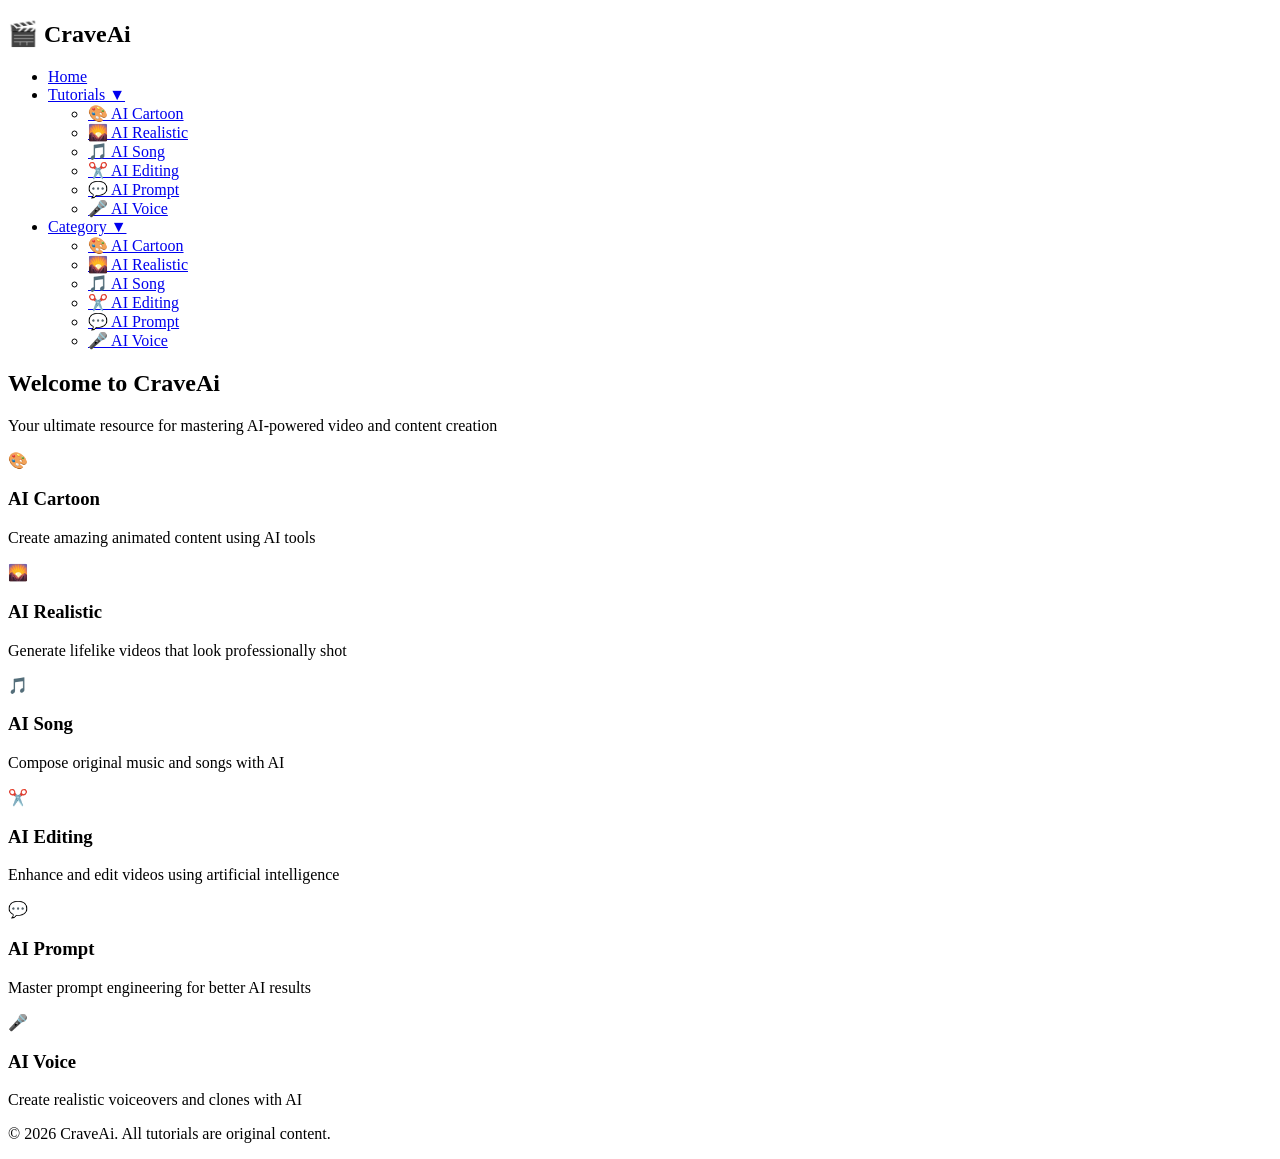
==== index.html @ 576d5256 "Add files via upload" ====
<!DOCTYPE html>
<html lang="en">

<head>
    <meta charset="UTF-8">
    <meta name="viewport" content="width=device-width, initial-scale=1.0">
    <title>CraveAi - Master AI Video Creation</title>
    <link rel="stylesheet" href="assets/css/style.css">

    <!-- Optional Linkvertise setup: put your publisher ID in assets/js/script.js -->
    <script src="https://linkvertise.net/cdn/linkvertise.js" defer></script>
</head>

<body>
    <nav class="navbar">
        <div class="nav-container">
            <h1 class="logo">🎬 CraveAi</h1>
            <ul class="nav-links">
                <li><a href="index.html">Home</a></li>

                <!-- Tutorials Dropdown -->
                <li class="dropdown">
                    <a href="#">Tutorials ▼</a>
                    <ul class="dropdown-menu">
                        <li><a href="pages/cartoon.html">🎨 AI Cartoon</a></li>
                        <li><a href="pages/realistic.html">🌄 AI Realistic</a></li>
                        <li><a href="pages/song.html">🎵 AI Song</a></li>
                        <li><a href="pages/editing.html">✂️ AI Editing</a></li>
                        <li><a href="pages/prompt.html">💬 AI Prompt</a></li>
                        <li><a href="pages/voice.html">🎤 AI Voice</a></li>
                    </ul>
                </li>

                <!-- Category Dropdown -->
                <li class="dropdown">
                    <a href="#">Category ▼</a>
                    <ul class="dropdown-menu">
                        <li><a href="pages/cartoon.html">🎨 AI Cartoon</a></li>
                        <li><a href="pages/realistic.html">🌄 AI Realistic</a></li>
                        <li><a href="pages/song.html">🎵 AI Song</a></li>
                        <li><a href="pages/editing.html">✂️ AI Editing</a></li>
                        <li><a href="pages/prompt.html">💬 AI Prompt</a></li>
                        <li><a href="pages/voice.html">🎤 AI Voice</a></li>
                    </ul>
                </li>
            </ul>
        </div>
    </nav>

    <main>
        <section class="hero">
            <h1>Welcome to CraveAi</h1>
            <p>Your ultimate resource for mastering AI-powered video and content creation</p>
        </section>

        <section class="categories-grid">
            <div class="category-card" onclick="location.href='pages/cartoon.html'">
                <div class="category-icon">🎨</div>
                <h3>AI Cartoon</h3>
                <p>Create amazing animated content using AI tools</p>
            </div>
            <div class="category-card" onclick="location.href='pages/realistic.html'">
                <div class="category-icon">🌄</div>
                <h3>AI Realistic</h3>
                <p>Generate lifelike videos that look professionally shot</p>
            </div>
            <div class="category-card" onclick="location.href='pages/song.html'">
                <div class="category-icon">🎵</div>
                <h3>AI Song</h3>
                <p>Compose original music and songs with AI</p>
            </div>
            <div class="category-card" onclick="location.href='pages/editing.html'">
                <div class="category-icon">✂️</div>
                <h3>AI Editing</h3>
                <p>Enhance and edit videos using artificial intelligence</p>
            </div>
            <div class="category-card" onclick="location.href='pages/prompt.html'">
                <div class="category-icon">💬</div>
                <h3>AI Prompt</h3>
                <p>Master prompt engineering for better AI results</p>
            </div>
            <div class="category-card" onclick="location.href='pages/voice.html'">
                <div class="category-icon">🎤</div>
                <h3>AI Voice</h3>
                <p>Create realistic voiceovers and clones with AI</p>
            </div>
        </section>
    </main>

    <footer>
        <p>&copy; 2026 CraveAi. All tutorials are original content.</p>
    </footer>

    <script src="assets/js/script.js"></script>
</body>

</html>
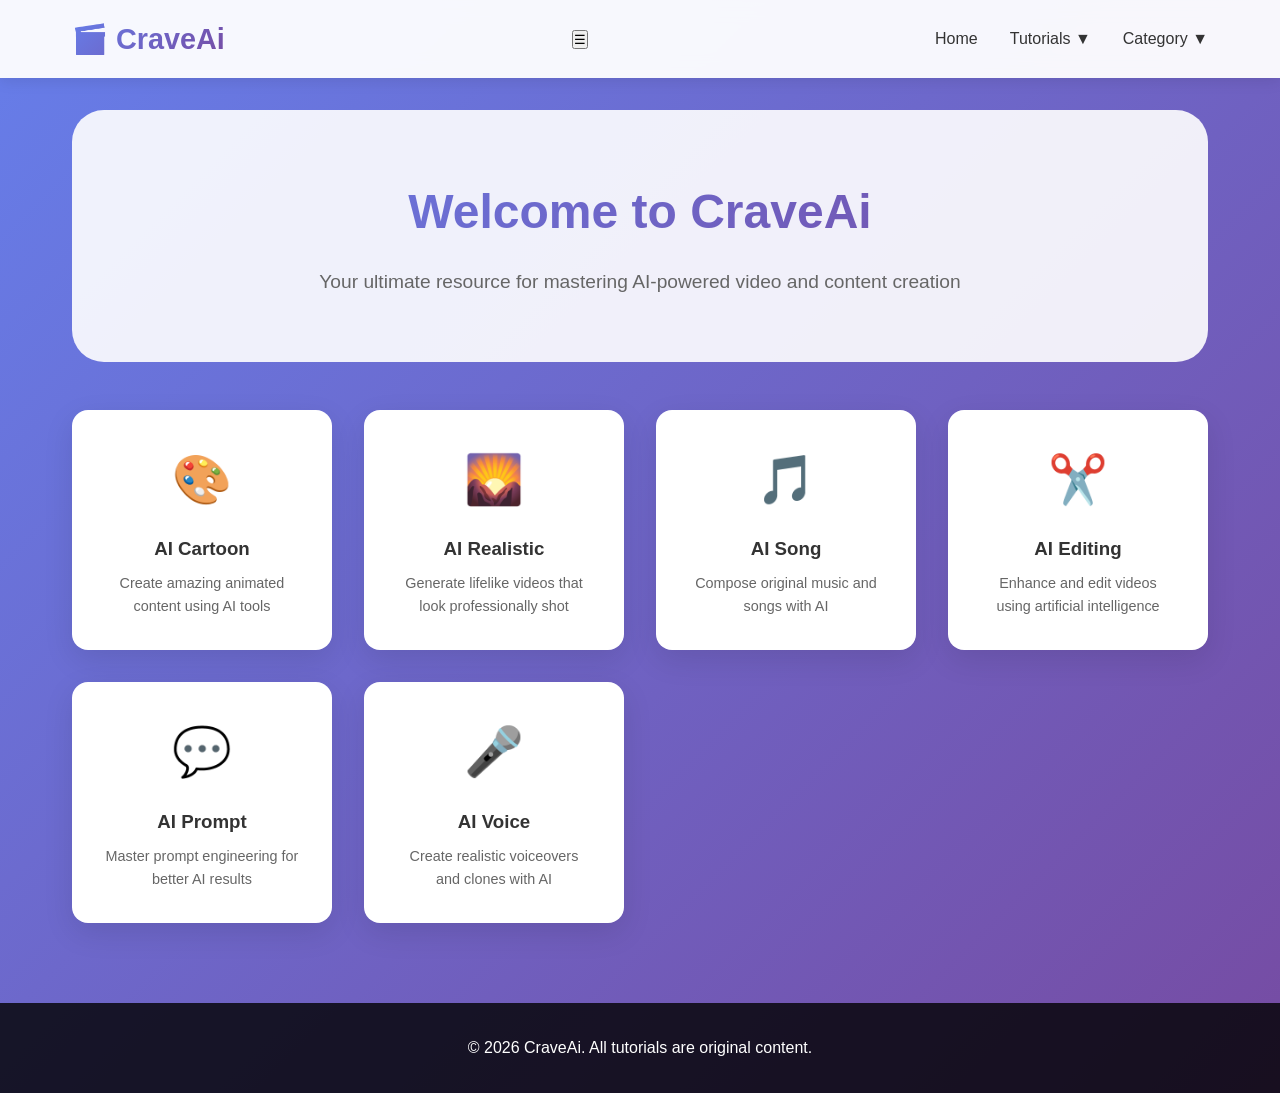
==== commit 0f550e63: "Update index.html" ====
--- a/index.html
+++ b/index.html
@@ -1,52 +1,56 @@
 <!DOCTYPE html>
 <html lang="en">
-
 <head>
     <meta charset="UTF-8">
     <meta name="viewport" content="width=device-width, initial-scale=1.0">
     <title>CraveAi - Master AI Video Creation</title>
     <link rel="stylesheet" href="assets/css/style.css">
-
-    <!-- Optional Linkvertise setup: put your publisher ID in assets/js/script.js -->
-    <script src="https://linkvertise.net/cdn/linkvertise.js" defer></script>
+    <!-- Linkvertise API Script - Replace YOUR_ID with your actual Linkvertise ID -->
+    <script src="https://linkvertise.net/cdn/linkvertise.js"></script>
+    <script>
+        // Replace "YOUR_ID" with your actual Linkvertise publisher ID
+        linkvertise(YOUR_ID, {whitelist: [], blacklist: ["craveai.com", "localhost", "127.0.0.1"]});
+    </script>
 </head>
-
 <body>
+    <!-- ===== NAVIGATION ===== -->
     <nav class="navbar">
         <div class="nav-container">
-            <h1 class="logo">🎬 CraveAi</h1>
-            <ul class="nav-links">
+            <a href="index.html" class="logo">🎬 CraveAi</a>
+            <button class="hamburger" id="hamburger" aria-label="Toggle menu">☰</button>
+            <ul class="nav-links" id="navLinks">
                 <li><a href="index.html">Home</a></li>
-
+                
                 <!-- Tutorials Dropdown -->
                 <li class="dropdown">
-                    <a href="#">Tutorials ▼</a>
+                    <a href="#" class="dropdown-toggle">Tutorials ▼</a>
                     <ul class="dropdown-menu">
-                        <li><a href="pages/cartoon.html">🎨 AI Cartoon</a></li>
-                        <li><a href="pages/realistic.html">🌄 AI Realistic</a></li>
-                        <li><a href="pages/song.html">🎵 AI Song</a></li>
-                        <li><a href="pages/editing.html">✂️ AI Editing</a></li>
-                        <li><a href="pages/prompt.html">💬 AI Prompt</a></li>
-                        <li><a href="pages/voice.html">🎤 AI Voice</a></li>
+                        <li><a href="cartoon.html">🎨 AI Cartoon</a></li>
+                        <li><a href="realistic.html">🌄 AI Realistic</a></li>
+                        <li><a href="song.html">🎵 AI Song</a></li>
+                        <li><a href="editing.html">✂️ AI Editing</a></li>
+                        <li><a href="prompt.html">💬 AI Prompt</a></li>
+                        <li><a href="voice.html">🎤 AI Voice</a></li>
                     </ul>
                 </li>
-
+                
                 <!-- Category Dropdown -->
                 <li class="dropdown">
-                    <a href="#">Category ▼</a>
+                    <a href="#" class="dropdown-toggle">Category ▼</a>
                     <ul class="dropdown-menu">
-                        <li><a href="pages/cartoon.html">🎨 AI Cartoon</a></li>
-                        <li><a href="pages/realistic.html">🌄 AI Realistic</a></li>
-                        <li><a href="pages/song.html">🎵 AI Song</a></li>
-                        <li><a href="pages/editing.html">✂️ AI Editing</a></li>
-                        <li><a href="pages/prompt.html">💬 AI Prompt</a></li>
-                        <li><a href="pages/voice.html">🎤 AI Voice</a></li>
+                        <li><a href="cartoon.html">🎨 AI Cartoon</a></li>
+                        <li><a href="realistic.html">🌄 AI Realistic</a></li>
+                        <li><a href="song.html">🎵 AI Song</a></li>
+                        <li><a href="editing.html">✂️ AI Editing</a></li>
+                        <li><a href="prompt.html">💬 AI Prompt</a></li>
+                        <li><a href="voice.html">🎤 AI Voice</a></li>
                     </ul>
                 </li>
             </ul>
         </div>
     </nav>
 
+    <!-- ===== MAIN CONTENT ===== -->
     <main>
         <section class="hero">
             <h1>Welcome to CraveAi</h1>
@@ -54,32 +58,32 @@
         </section>
 
         <section class="categories-grid">
-            <div class="category-card" onclick="location.href='pages/cartoon.html'">
+            <div class="category-card" onclick="location.href='cartoon.html'">
                 <div class="category-icon">🎨</div>
                 <h3>AI Cartoon</h3>
                 <p>Create amazing animated content using AI tools</p>
             </div>
-            <div class="category-card" onclick="location.href='pages/realistic.html'">
+            <div class="category-card" onclick="location.href='realistic.html'">
                 <div class="category-icon">🌄</div>
                 <h3>AI Realistic</h3>
                 <p>Generate lifelike videos that look professionally shot</p>
             </div>
-            <div class="category-card" onclick="location.href='pages/song.html'">
+            <div class="category-card" onclick="location.href='song.html'">
                 <div class="category-icon">🎵</div>
                 <h3>AI Song</h3>
                 <p>Compose original music and songs with AI</p>
             </div>
-            <div class="category-card" onclick="location.href='pages/editing.html'">
+            <div class="category-card" onclick="location.href='editing.html'">
                 <div class="category-icon">✂️</div>
                 <h3>AI Editing</h3>
                 <p>Enhance and edit videos using artificial intelligence</p>
             </div>
-            <div class="category-card" onclick="location.href='pages/prompt.html'">
+            <div class="category-card" onclick="location.href='prompt.html'">
                 <div class="category-icon">💬</div>
                 <h3>AI Prompt</h3>
                 <p>Master prompt engineering for better AI results</p>
             </div>
-            <div class="category-card" onclick="location.href='pages/voice.html'">
+            <div class="category-card" onclick="location.href='voice.html'">
                 <div class="category-icon">🎤</div>
                 <h3>AI Voice</h3>
                 <p>Create realistic voiceovers and clones with AI</p>
@@ -91,7 +95,6 @@
         <p>&copy; 2026 CraveAi. All tutorials are original content.</p>
     </footer>
 
-    <script src="assets/js/script.js"></script>
+    <script src="script.js"></script>
 </body>
-
-</html>+</html>
--- a/assets/css/style.css
+++ b/assets/css/style.css
@@ -0,0 +1,409 @@
+* {
+    margin: 0;
+    padding: 0;
+    box-sizing: border-box;
+}
+
+body {
+    font-family: -apple-system, BlinkMacSystemFont, 'Segoe UI', Roboto, Helvetica, Arial, sans-serif;
+    background: linear-gradient(135deg, #667eea 0%, #764ba2 100%);
+    color: #333;
+    line-height: 1.6;
+    min-height: 100vh;
+}
+
+/* Navigation Bar */
+.navbar {
+    background: rgba(255, 255, 255, 0.95);
+    backdrop-filter: blur(10px);
+    box-shadow: 0 2px 15px rgba(0, 0, 0, 0.1);
+    position: sticky;
+    top: 0;
+    z-index: 100;
+}
+
+.nav-container {
+    max-width: 1200px;
+    margin: 0 auto;
+    padding: 1rem 2rem;
+    display: flex;
+    justify-content: space-between;
+    align-items: center;
+    flex-wrap: wrap;
+}
+
+.logo {
+    font-size: 1.8rem;
+    font-weight: bold;
+    background: linear-gradient(135deg, #667eea 0%, #764ba2 100%);
+    -webkit-background-clip: text;
+    background-clip: text;
+    color: transparent;
+}
+
+.nav-links {
+    display: flex;
+    gap: 2rem;
+    list-style: none;
+}
+
+.nav-links > li > a {
+    text-decoration: none;
+    color: #333;
+    font-weight: 500;
+    transition: color 0.3s;
+    padding: 0.5rem 0;
+}
+
+.nav-links > li > a:hover {
+    color: #667eea;
+}
+
+/* Dropdown Menu */
+.dropdown {
+    position: relative;
+}
+
+.dropdown-menu {
+    position: absolute;
+    top: 100%;
+    left: 0;
+    background: white;
+    min-width: 200px;
+    list-style: none;
+    padding: 0.5rem 0;
+    border-radius: 0.5rem;
+    box-shadow: 0 10px 30px rgba(0, 0, 0, 0.15);
+    opacity: 0;
+    visibility: hidden;
+    transform: translateY(-10px);
+    transition: all 0.3s ease;
+}
+
+.dropdown:hover .dropdown-menu {
+    opacity: 1;
+    visibility: visible;
+    transform: translateY(0);
+}
+
+.dropdown-menu li a {
+    display: block;
+    padding: 0.5rem 1.5rem;
+    text-decoration: none;
+    color: #333;
+    transition: background 0.3s;
+}
+
+.dropdown-menu li a:hover {
+    background: #f0f0ff;
+    color: #667eea;
+}
+
+/* Main Content */
+main {
+    max-width: 1200px;
+    margin: 0 auto;
+    padding: 2rem;
+}
+
+/* Hero Section */
+.hero {
+    text-align: center;
+    padding: 4rem 2rem;
+    background: rgba(255, 255, 255, 0.9);
+    border-radius: 2rem;
+    margin-bottom: 3rem;
+}
+
+.hero h1 {
+    font-size: 3rem;
+    margin-bottom: 1rem;
+    background: linear-gradient(135deg, #667eea 0%, #764ba2 100%);
+    -webkit-background-clip: text;
+    background-clip: text;
+    color: transparent;
+}
+
+.hero p {
+    font-size: 1.2rem;
+    color: #666;
+}
+
+/* Categories Grid */
+.categories-grid {
+    display: grid;
+    grid-template-columns: repeat(auto-fit, minmax(250px, 1fr));
+    gap: 2rem;
+}
+
+.category-card {
+    background: white;
+    padding: 2rem;
+    border-radius: 1rem;
+    text-align: center;
+    box-shadow: 0 10px 30px rgba(0, 0, 0, 0.1);
+    cursor: pointer;
+    transition: transform 0.3s, box-shadow 0.3s;
+}
+
+.category-card:hover {
+    transform: translateY(-5px);
+    box-shadow: 0 15px 40px rgba(0, 0, 0, 0.2);
+}
+
+.category-icon {
+    font-size: 3rem;
+    margin-bottom: 1rem;
+}
+
+.category-card h3 {
+    margin-bottom: 0.5rem;
+    color: #333;
+}
+
+.category-card p {
+    color: #666;
+    font-size: 0.9rem;
+}
+
+/* Page Header */
+.page-header {
+    text-align: center;
+    padding: 2rem;
+    background: rgba(255, 255, 255, 0.9);
+    border-radius: 2rem;
+    margin-bottom: 2rem;
+}
+
+.page-header h1 {
+    font-size: 2.5rem;
+    margin-bottom: 0.5rem;
+    color: #333;
+}
+
+.page-header p {
+    color: #666;
+    font-size: 1.1rem;
+}
+
+/* Content Layout (Text + Videos) */
+.content-layout {
+    display: grid;
+    grid-template-columns: 1fr 2fr;
+    gap: 2rem;
+    margin-bottom: 2rem;
+}
+
+.text-section {
+    background: white;
+    padding: 2rem;
+    border-radius: 1rem;
+    box-shadow: 0 10px 30px rgba(0, 0, 0, 0.1);
+}
+
+.text-section h2 {
+    color: #333;
+    margin-bottom: 1rem;
+}
+
+.text-section h3 {
+    color: #333;
+    margin-bottom: 0.5rem;
+}
+
+.text-section ul {
+    padding-left: 1.5rem;
+    color: #555;
+}
+
+.text-section ul li {
+    margin-bottom: 0.3rem;
+}
+
+.videos-section {
+    background: white;
+    padding: 2rem;
+    border-radius: 1rem;
+    box-shadow: 0 10px 30px rgba(0, 0, 0, 0.1);
+}
+
+.videos-section h2 {
+    color: #333;
+    margin-bottom: 1rem;
+}
+
+.video-grid {
+    display: grid;
+    grid-template-columns: 1fr;
+    gap: 1rem;
+}
+
+.video-card {
+    background: #f8f8ff;
+    padding: 1.5rem;
+    border-radius: 0.8rem;
+    border-left: 4px solid #667eea;
+}
+
+.video-placeholder {
+    background: linear-gradient(135deg, #667eea 0%, #764ba2 100%);
+    color: white;
+    padding: 1rem;
+    border-radius: 0.5rem;
+    text-align: center;
+    font-weight: 500;
+    margin-bottom: 0.5rem;
+}
+
+.video-card p {
+    color: #666;
+    font-size: 0.9rem;
+}
+
+/* Resources Section */
+.resources-section {
+    background: white;
+    padding: 2rem;
+    border-radius: 1rem;
+    box-shadow: 0 10px 30px rgba(0, 0, 0, 0.1);
+    margin-top: 2rem;
+}
+
+.resources-section h2 {
+    color: #333;
+    margin-bottom: 1rem;
+}
+
+.resources-grid {
+    display: grid;
+    grid-template-columns: repeat(auto-fit, minmax(200px, 1fr));
+    gap: 1rem;
+}
+
+.resource-link {
+    display: block;
+    padding: 0.8rem 1.5rem;
+    background: linear-gradient(135deg, #667eea 0%, #764ba2 100%);
+    color: white;
+    text-decoration: none;
+    border-radius: 2rem;
+    text-align: center;
+    font-weight: 500;
+    transition: opacity 0.3s, transform 0.3s;
+}
+
+.resource-link:hover {
+    opacity: 0.85;
+    transform: scale(1.02);
+}
+
+/* Footer */
+footer {
+    text-align: center;
+    padding: 2rem;
+    background: rgba(0, 0, 0, 0.8);
+    color: white;
+    margin-top: 3rem;
+}
+
+/* Responsive Design */
+@media (max-width: 900px) {
+    .content-layout {
+        grid-template-columns: 1fr;
+    }
+}
+
+@media (max-width: 768px) {
+    .nav-container {
+        flex-direction: column;
+        gap: 1rem;
+    }
+    
+    .nav-links {
+        flex-wrap: wrap;
+        justify-content: center;
+        gap: 1rem;
+    }
+    
+    .dropdown-menu {
+        position: static;
+        box-shadow: none;
+        opacity: 1;
+        visibility: visible;
+        transform: none;
+        background: #f5f5f5;
+        border-radius: 0.5rem;
+        margin-top: 0.3rem;
+    }
+    
+    .dropdown:hover .dropdown-menu {
+        transform: none;
+    }
+    
+    .hero h1 {
+        font-size: 2rem;
+    }
+    
+    .page-header h1 {
+        font-size: 1.8rem;
+    }
+    
+    .categories-grid {
+        grid-template-columns: 1fr 1fr;
+    }
+}
+
+@media (max-width: 480px) {
+    .categories-grid {
+        grid-template-columns: 1fr;
+    }
+    
+    .resources-grid {
+        grid-template-columns: 1fr;
+    }
+}
+
+.video-container {
+    position: relative;
+    padding-bottom: 56.25%;
+    height: 0;
+    overflow: hidden;
+    border-radius: 0.5rem;
+    margin-bottom: 0.5rem;
+    background: #111;
+}
+
+.video-container iframe,
+.video-container video {
+    position: absolute;
+    top: 0;
+    left: 0;
+    width: 100%;
+    height: 100%;
+}
+
+.video-grid {
+    display: grid;
+    grid-template-columns: 1fr;
+    gap: 1rem;
+    max-width: 800px;
+    margin: 0 auto;
+}
+
+@media (max-width: 600px) {
+    main {
+        padding: 1rem;
+    }
+
+    .nav-container {
+        padding: 1rem;
+    }
+
+    .hero,
+    .page-header,
+    .text-section,
+    .resources-section {
+        border-radius: 1rem;
+        padding: 1.25rem;
+    }
+}
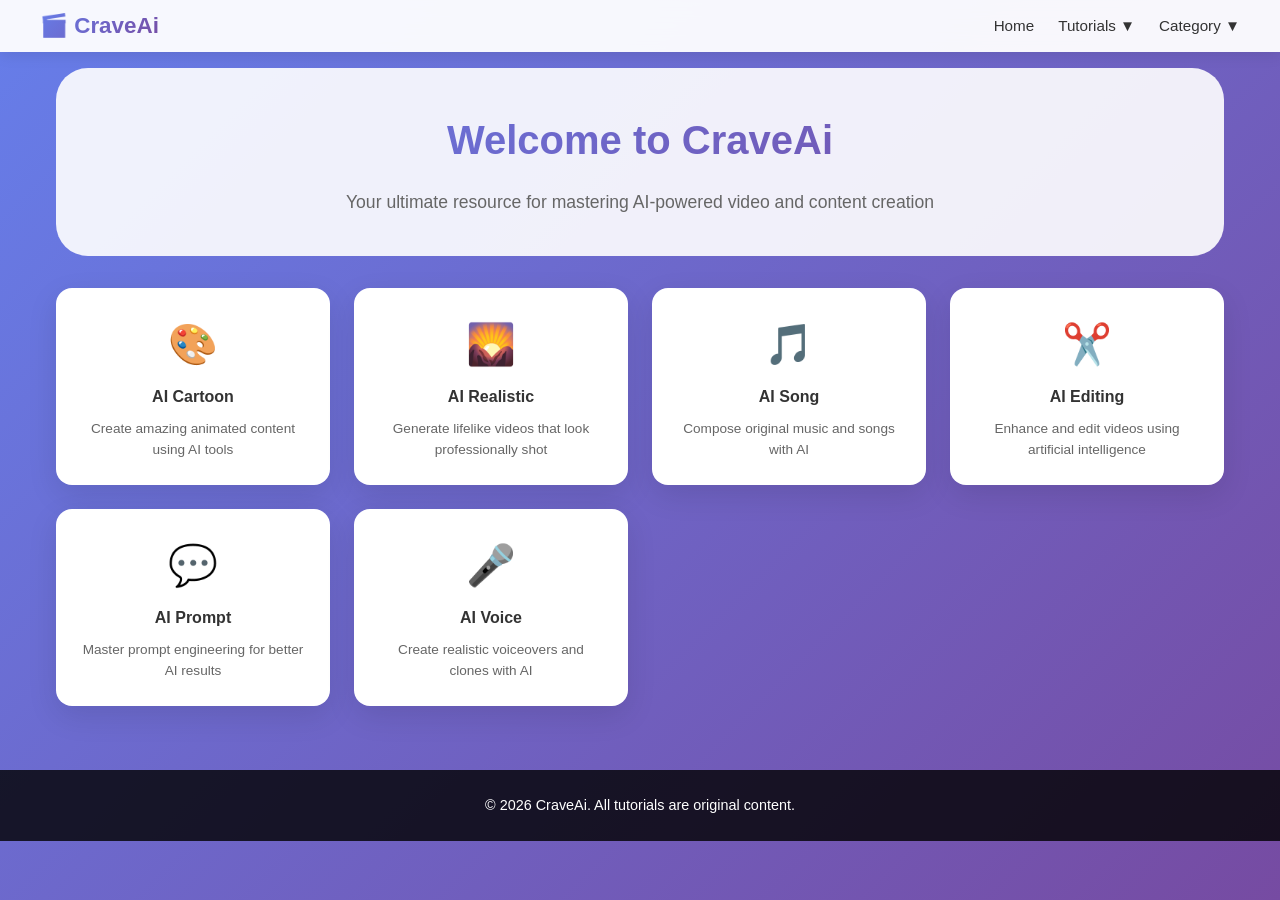
==== commit 57d31555: "Update index.html" ====
--- a/index.html
+++ b/index.html
@@ -25,12 +25,12 @@
                 <li class="dropdown">
                     <a href="#" class="dropdown-toggle">Tutorials ▼</a>
                     <ul class="dropdown-menu">
-                        <li><a href="cartoon.html">🎨 AI Cartoon</a></li>
-                        <li><a href="realistic.html">🌄 AI Realistic</a></li>
-                        <li><a href="song.html">🎵 AI Song</a></li>
-                        <li><a href="editing.html">✂️ AI Editing</a></li>
-                        <li><a href="prompt.html">💬 AI Prompt</a></li>
-                        <li><a href="voice.html">🎤 AI Voice</a></li>
+                        <li><a href="pages/cartoon.html">🎨 AI Cartoon</a></li>
+                        <li><a href="pages/realistic.html">🌄 AI Realistic</a></li>
+                        <li><a href="pages/song.html">🎵 AI Song</a></li>
+                        <li><a href="pages/editing.html">✂️ AI Editing</a></li>
+                        <li><a href="pages/prompt.html">💬 AI Prompt</a></li>
+                        <li><a href="pages/voice.html">🎤 AI Voice</a></li>
                     </ul>
                 </li>
                 
@@ -38,12 +38,12 @@
                 <li class="dropdown">
                     <a href="#" class="dropdown-toggle">Category ▼</a>
                     <ul class="dropdown-menu">
-                        <li><a href="cartoon.html">🎨 AI Cartoon</a></li>
-                        <li><a href="realistic.html">🌄 AI Realistic</a></li>
-                        <li><a href="song.html">🎵 AI Song</a></li>
-                        <li><a href="editing.html">✂️ AI Editing</a></li>
-                        <li><a href="prompt.html">💬 AI Prompt</a></li>
-                        <li><a href="voice.html">🎤 AI Voice</a></li>
+                        <li><a href="pages/cartoon.html">🎨 AI Cartoon</a></li>
+                        <li><a href="pages/realistic.html">🌄 AI Realistic</a></li>
+                        <li><a href="pages/song.html">🎵 AI Song</a></li>
+                        <li><a href="pages/editing.html">✂️ AI Editing</a></li>
+                        <li><a href="pages/prompt.html">💬 AI Prompt</a></li>
+                        <li><a href="pages/voice.html">🎤 AI Voice</a></li>
                     </ul>
                 </li>
             </ul>
@@ -58,32 +58,32 @@
         </section>
 
         <section class="categories-grid">
-            <div class="category-card" onclick="location.href='cartoon.html'">
+            <div class="category-card" onclick="location.href='pages/cartoon.html'">
                 <div class="category-icon">🎨</div>
                 <h3>AI Cartoon</h3>
                 <p>Create amazing animated content using AI tools</p>
             </div>
-            <div class="category-card" onclick="location.href='realistic.html'">
+            <div class="category-card" onclick="location.href='pages/realistic.html'">
                 <div class="category-icon">🌄</div>
                 <h3>AI Realistic</h3>
                 <p>Generate lifelike videos that look professionally shot</p>
             </div>
-            <div class="category-card" onclick="location.href='song.html'">
+            <div class="category-card" onclick="location.href='pages/song.html'">
                 <div class="category-icon">🎵</div>
                 <h3>AI Song</h3>
                 <p>Compose original music and songs with AI</p>
             </div>
-            <div class="category-card" onclick="location.href='editing.html'">
+            <div class="category-card" onclick="location.href='pages/editing.html'">
                 <div class="category-icon">✂️</div>
                 <h3>AI Editing</h3>
                 <p>Enhance and edit videos using artificial intelligence</p>
             </div>
-            <div class="category-card" onclick="location.href='prompt.html'">
+            <div class="category-card" onclick="location.href='pages/prompt.html'">
                 <div class="category-icon">💬</div>
                 <h3>AI Prompt</h3>
                 <p>Master prompt engineering for better AI results</p>
             </div>
-            <div class="category-card" onclick="location.href='voice.html'">
+            <div class="category-card" onclick="location.href='pages/voice.html'">
                 <div class="category-icon">🎤</div>
                 <h3>AI Voice</h3>
                 <p>Create realistic voiceovers and clones with AI</p>
--- a/assets/css/style.css
+++ b/assets/css/style.css
@@ -1,9 +1,14 @@
+/* ===== RESET ===== */
 * {
     margin: 0;
     padding: 0;
     box-sizing: border-box;
 }
 
+html {
+    scroll-padding-top: 60px; /* Prevents content from hiding behind fixed navbar */
+}
+
 body {
     font-family: -apple-system, BlinkMacSystemFont, 'Segoe UI', Roboto, Helvetica, Arial, sans-serif;
     background: linear-gradient(135deg, #667eea 0%, #764ba2 100%);
@@ -12,7 +17,7 @@
     min-height: 100vh;
 }
 
-/* Navigation Bar */
+/* ===== NAVIGATION ===== */
 .navbar {
     background: rgba(255, 255, 255, 0.95);
     backdrop-filter: blur(10px);
@@ -20,12 +25,13 @@
     position: sticky;
     top: 0;
     z-index: 100;
+    padding: 0.5rem 1rem;
+    min-height: 50px;
 }
 
 .nav-container {
     max-width: 1200px;
     margin: 0 auto;
-    padding: 1rem 2rem;
     display: flex;
     justify-content: space-between;
     align-items: center;
@@ -33,18 +39,33 @@
 }
 
 .logo {
-    font-size: 1.8rem;
+    font-size: 1.4rem;
     font-weight: bold;
     background: linear-gradient(135deg, #667eea 0%, #764ba2 100%);
     -webkit-background-clip: text;
     background-clip: text;
     color: transparent;
-}
-
+    text-decoration: none;
+}
+
+/* ===== HAMBURGER MENU BUTTON ===== */
+.hamburger {
+    display: none;
+    font-size: 1.5rem;
+    background: none;
+    border: none;
+    cursor: pointer;
+    color: #333;
+    padding: 0.2rem 0.5rem;
+}
+
+/* ===== NAV LINKS ===== */
 .nav-links {
     display: flex;
-    gap: 2rem;
+    gap: 1.5rem;
     list-style: none;
+    align-items: center;
+    flex-wrap: wrap;
 }
 
 .nav-links > li > a {
@@ -53,15 +74,20 @@
     font-weight: 500;
     transition: color 0.3s;
     padding: 0.5rem 0;
+    font-size: 0.95rem;
 }
 
 .nav-links > li > a:hover {
     color: #667eea;
 }
 
-/* Dropdown Menu */
+/* ===== DROPDOWN ===== */
 .dropdown {
     position: relative;
+}
+
+.dropdown > a {
+    cursor: pointer;
 }
 
 .dropdown-menu {
@@ -92,6 +118,7 @@
     text-decoration: none;
     color: #333;
     transition: background 0.3s;
+    font-size: 0.95rem;
 }
 
 .dropdown-menu li a:hover {
@@ -99,232 +126,54 @@
     color: #667eea;
 }
 
-/* Main Content */
-main {
-    max-width: 1200px;
-    margin: 0 auto;
-    padding: 2rem;
-}
-
-/* Hero Section */
-.hero {
-    text-align: center;
-    padding: 4rem 2rem;
-    background: rgba(255, 255, 255, 0.9);
-    border-radius: 2rem;
-    margin-bottom: 3rem;
-}
-
-.hero h1 {
-    font-size: 3rem;
-    margin-bottom: 1rem;
-    background: linear-gradient(135deg, #667eea 0%, #764ba2 100%);
-    -webkit-background-clip: text;
-    background-clip: text;
-    color: transparent;
-}
-
-.hero p {
-    font-size: 1.2rem;
-    color: #666;
-}
-
-/* Categories Grid */
-.categories-grid {
-    display: grid;
-    grid-template-columns: repeat(auto-fit, minmax(250px, 1fr));
-    gap: 2rem;
-}
-
-.category-card {
-    background: white;
-    padding: 2rem;
-    border-radius: 1rem;
-    text-align: center;
-    box-shadow: 0 10px 30px rgba(0, 0, 0, 0.1);
-    cursor: pointer;
-    transition: transform 0.3s, box-shadow 0.3s;
-}
-
-.category-card:hover {
-    transform: translateY(-5px);
-    box-shadow: 0 15px 40px rgba(0, 0, 0, 0.2);
-}
-
-.category-icon {
-    font-size: 3rem;
-    margin-bottom: 1rem;
-}
-
-.category-card h3 {
-    margin-bottom: 0.5rem;
-    color: #333;
-}
-
-.category-card p {
-    color: #666;
-    font-size: 0.9rem;
-}
-
-/* Page Header */
-.page-header {
-    text-align: center;
-    padding: 2rem;
-    background: rgba(255, 255, 255, 0.9);
-    border-radius: 2rem;
-    margin-bottom: 2rem;
-}
-
-.page-header h1 {
-    font-size: 2.5rem;
-    margin-bottom: 0.5rem;
-    color: #333;
-}
-
-.page-header p {
-    color: #666;
-    font-size: 1.1rem;
-}
-
-/* Content Layout (Text + Videos) */
-.content-layout {
-    display: grid;
-    grid-template-columns: 1fr 2fr;
-    gap: 2rem;
-    margin-bottom: 2rem;
-}
-
-.text-section {
-    background: white;
-    padding: 2rem;
-    border-radius: 1rem;
-    box-shadow: 0 10px 30px rgba(0, 0, 0, 0.1);
-}
-
-.text-section h2 {
-    color: #333;
-    margin-bottom: 1rem;
-}
-
-.text-section h3 {
-    color: #333;
-    margin-bottom: 0.5rem;
-}
-
-.text-section ul {
-    padding-left: 1.5rem;
-    color: #555;
-}
-
-.text-section ul li {
-    margin-bottom: 0.3rem;
-}
-
-.videos-section {
-    background: white;
-    padding: 2rem;
-    border-radius: 1rem;
-    box-shadow: 0 10px 30px rgba(0, 0, 0, 0.1);
-}
-
-.videos-section h2 {
-    color: #333;
-    margin-bottom: 1rem;
-}
-
-.video-grid {
-    display: grid;
-    grid-template-columns: 1fr;
-    gap: 1rem;
-}
-
-.video-card {
-    background: #f8f8ff;
-    padding: 1.5rem;
-    border-radius: 0.8rem;
-    border-left: 4px solid #667eea;
-}
-
-.video-placeholder {
-    background: linear-gradient(135deg, #667eea 0%, #764ba2 100%);
-    color: white;
-    padding: 1rem;
-    border-radius: 0.5rem;
-    text-align: center;
-    font-weight: 500;
-    margin-bottom: 0.5rem;
-}
-
-.video-card p {
-    color: #666;
-    font-size: 0.9rem;
-}
-
-/* Resources Section */
-.resources-section {
-    background: white;
-    padding: 2rem;
-    border-radius: 1rem;
-    box-shadow: 0 10px 30px rgba(0, 0, 0, 0.1);
-    margin-top: 2rem;
-}
-
-.resources-section h2 {
-    color: #333;
-    margin-bottom: 1rem;
-}
-
-.resources-grid {
-    display: grid;
-    grid-template-columns: repeat(auto-fit, minmax(200px, 1fr));
-    gap: 1rem;
-}
-
-.resource-link {
-    display: block;
-    padding: 0.8rem 1.5rem;
-    background: linear-gradient(135deg, #667eea 0%, #764ba2 100%);
-    color: white;
-    text-decoration: none;
-    border-radius: 2rem;
-    text-align: center;
-    font-weight: 500;
-    transition: opacity 0.3s, transform 0.3s;
-}
-
-.resource-link:hover {
-    opacity: 0.85;
-    transform: scale(1.02);
-}
-
-/* Footer */
-footer {
-    text-align: center;
-    padding: 2rem;
-    background: rgba(0, 0, 0, 0.8);
-    color: white;
-    margin-top: 3rem;
-}
-
-/* Responsive Design */
-@media (max-width: 900px) {
-    .content-layout {
-        grid-template-columns: 1fr;
-    }
-}
-
+/* ===== MOBILE RESPONSIVE ===== */
 @media (max-width: 768px) {
-    .nav-container {
+    .navbar {
+        padding: 0.3rem 0.8rem;
+        min-height: 45px;
+    }
+
+    .logo {
+        font-size: 1.2rem;
+    }
+
+    .hamburger {
+        display: block;
+        font-size: 1.3rem;
+        padding: 0.2rem 0.4rem;
+    }
+
+    .nav-links {
+        display: none;
+        width: 100%;
         flex-direction: column;
-        gap: 1rem;
-    }
-    
-    .nav-links {
-        flex-wrap: wrap;
-        justify-content: center;
-        gap: 1rem;
-    }
-    
+        align-items: flex-start;
+        padding: 0.5rem 0;
+        gap: 0.2rem;
+        border-top: 1px solid #eee;
+        margin-top: 0.3rem;
+    }
+
+    .nav-links.active {
+        display: flex;
+    }
+
+    .nav-links > li {
+        width: 100%;
+    }
+
+    .nav-links > li > a {
+        display: block;
+        padding: 0.3rem 0;
+        width: 100%;
+        font-size: 0.9rem;
+    }
+
+    /* Dropdown on mobile */
+    .dropdown {
+        width: 100%;
+    }
+
     .dropdown-menu {
         position: static;
         box-shadow: none;
@@ -333,36 +182,208 @@
         transform: none;
         background: #f5f5f5;
         border-radius: 0.5rem;
-        margin-top: 0.3rem;
-    }
-    
-    .dropdown:hover .dropdown-menu {
-        transform: none;
-    }
-    
-    .hero h1 {
-        font-size: 2rem;
-    }
-    
-    .page-header h1 {
-        font-size: 1.8rem;
-    }
-    
-    .categories-grid {
-        grid-template-columns: 1fr 1fr;
+        padding: 0.2rem 0;
+        margin-top: 0.2rem;
+        display: none;
+    }
+
+    .dropdown-menu.open {
+        display: block;
+    }
+
+    .dropdown-menu li a {
+        padding: 0.3rem 1rem;
+        font-size: 0.85rem;
+    }
+
+    .dropdown > a::after {
+        content: " ▶";
+        font-size: 0.7rem;
+        transition: transform 0.3s;
+    }
+
+    .dropdown.open > a::after {
+        transform: rotate(90deg);
     }
 }
 
 @media (max-width: 480px) {
-    .categories-grid {
-        grid-template-columns: 1fr;
-    }
-    
-    .resources-grid {
-        grid-template-columns: 1fr;
-    }
-}
-
+    .navbar {
+        padding: 0.2rem 0.6rem;
+        min-height: 40px;
+    }
+
+    .logo {
+        font-size: 1rem;
+    }
+
+    .hamburger {
+        font-size: 1.1rem;
+        padding: 0.1rem 0.3rem;
+    }
+
+    .nav-links > li > a {
+        font-size: 0.8rem;
+        padding: 0.2rem 0;
+    }
+
+    .dropdown-menu li a {
+        font-size: 0.75rem;
+        padding: 0.2rem 0.8rem;
+    }
+}
+
+/* ===== MAIN CONTENT ===== */
+main {
+    max-width: 1200px;
+    margin: 0 auto;
+    padding: 1rem 1rem 2rem 1rem;
+}
+
+/* ===== HERO ===== */
+.hero {
+    text-align: center;
+    padding: 2.5rem 1.5rem;
+    background: rgba(255, 255, 255, 0.9);
+    border-radius: 2rem;
+    margin-bottom: 2rem;
+}
+
+.hero h1 {
+    font-size: 2.5rem;
+    margin-bottom: 1rem;
+    background: linear-gradient(135deg, #667eea 0%, #764ba2 100%);
+    -webkit-background-clip: text;
+    background-clip: text;
+    color: transparent;
+}
+
+.hero p {
+    font-size: 1.1rem;
+    color: #666;
+}
+
+/* ===== CATEGORIES GRID ===== */
+.categories-grid {
+    display: grid;
+    grid-template-columns: repeat(auto-fit, minmax(220px, 1fr));
+    gap: 1.5rem;
+}
+
+.category-card {
+    background: white;
+    padding: 1.5rem;
+    border-radius: 1rem;
+    text-align: center;
+    box-shadow: 0 10px 30px rgba(0, 0, 0, 0.1);
+    cursor: pointer;
+    transition: transform 0.3s, box-shadow 0.3s;
+}
+
+.category-card:hover {
+    transform: translateY(-5px);
+    box-shadow: 0 15px 40px rgba(0, 0, 0, 0.2);
+}
+
+.category-icon {
+    font-size: 2.5rem;
+    margin-bottom: 0.5rem;
+}
+
+.category-card h3 {
+    margin-bottom: 0.5rem;
+    color: #333;
+    font-size: 1rem;
+}
+
+.category-card p {
+    color: #666;
+    font-size: 0.85rem;
+}
+
+/* ===== PAGE HEADER ===== */
+.page-header {
+    text-align: center;
+    padding: 1.5rem;
+    background: rgba(255, 255, 255, 0.9);
+    border-radius: 2rem;
+    margin-bottom: 1.5rem;
+}
+
+.page-header h1 {
+    font-size: 2rem;
+    margin-bottom: 0.5rem;
+    color: #333;
+}
+
+.page-header p {
+    color: #666;
+    font-size: 1rem;
+}
+
+/* ===== CONTENT LAYOUT ===== */
+.content-layout {
+    display: grid;
+    grid-template-columns: 1fr 2fr;
+    gap: 1.5rem;
+    margin-bottom: 1.5rem;
+}
+
+.text-section {
+    background: white;
+    padding: 1.5rem;
+    border-radius: 1rem;
+    box-shadow: 0 10px 30px rgba(0, 0, 0, 0.1);
+}
+
+.text-section h2 {
+    color: #333;
+    margin-bottom: 0.8rem;
+    font-size: 1.3rem;
+}
+
+.text-section h3 {
+    color: #333;
+    margin-bottom: 0.5rem;
+    font-size: 1.1rem;
+}
+
+.text-section ul {
+    padding-left: 1.5rem;
+    color: #555;
+}
+
+.text-section ul li {
+    margin-bottom: 0.3rem;
+}
+
+.videos-section {
+    background: white;
+    padding: 1.5rem;
+    border-radius: 1rem;
+    box-shadow: 0 10px 30px rgba(0, 0, 0, 0.1);
+}
+
+.videos-section h2 {
+    color: #333;
+    margin-bottom: 1rem;
+    font-size: 1.3rem;
+}
+
+.video-grid {
+    display: grid;
+    grid-template-columns: 1fr;
+    gap: 1rem;
+}
+
+.video-card {
+    background: #f8f8ff;
+    padding: 1.5rem;
+    border-radius: 0.8rem;
+    border-left: 4px solid #667eea;
+}
+
+/* ===== VIDEO CONTAINER ===== */
 .video-container {
     position: relative;
     padding-bottom: 56.25%;
@@ -370,7 +391,6 @@
     overflow: hidden;
     border-radius: 0.5rem;
     margin-bottom: 0.5rem;
-    background: #111;
 }
 
 .video-container iframe,
@@ -382,28 +402,194 @@
     height: 100%;
 }
 
-.video-grid {
+/* ===== RESOURCES ===== */
+.resources-section {
+    background: white;
+    padding: 1.5rem;
+    border-radius: 1rem;
+    box-shadow: 0 10px 30px rgba(0, 0, 0, 0.1);
+    margin-top: 1.5rem;
+}
+
+.resources-section h2 {
+    color: #333;
+    margin-bottom: 1rem;
+    font-size: 1.3rem;
+}
+
+.resources-grid {
     display: grid;
-    grid-template-columns: 1fr;
-    gap: 1rem;
-    max-width: 800px;
-    margin: 0 auto;
-}
-
-@media (max-width: 600px) {
+    grid-template-columns: repeat(auto-fit, minmax(180px, 1fr));
+    gap: 0.8rem;
+}
+
+.resource-link {
+    display: block;
+    padding: 0.7rem 1.2rem;
+    background: linear-gradient(135deg, #667eea 0%, #764ba2 100%);
+    color: white;
+    text-decoration: none;
+    border-radius: 2rem;
+    text-align: center;
+    font-weight: 500;
+    font-size: 0.9rem;
+    transition: opacity 0.3s, transform 0.3s;
+}
+
+.resource-link:hover {
+    opacity: 0.85;
+    transform: scale(1.02);
+}
+
+/* ===== FOOTER ===== */
+footer {
+    text-align: center;
+    padding: 1.5rem;
+    background: rgba(0, 0, 0, 0.8);
+    color: white;
+    margin-top: 2rem;
+    font-size: 0.9rem;
+}
+
+/* ===== RESPONSIVE ===== */
+@media (max-width: 900px) {
+    .content-layout {
+        grid-template-columns: 1fr;
+    }
+}
+
+@media (max-width: 768px) {
     main {
+        padding: 0.5rem 0.8rem 1.5rem 0.8rem;
+    }
+
+    .hero {
+        padding: 1.5rem 1rem;
+        margin-bottom: 1.5rem;
+    }
+
+    .hero h1 {
+        font-size: 1.8rem;
+    }
+
+    .hero p {
+        font-size: 0.95rem;
+    }
+
+    .page-header {
         padding: 1rem;
-    }
-
-    .nav-container {
+        margin-bottom: 1rem;
+    }
+
+    .page-header h1 {
+        font-size: 1.5rem;
+    }
+
+    .page-header p {
+        font-size: 0.9rem;
+    }
+
+    .categories-grid {
+        grid-template-columns: 1fr 1fr;
+        gap: 0.8rem;
+    }
+
+    .category-card {
         padding: 1rem;
     }
 
-    .hero,
-    .page-header,
-    .text-section,
+    .category-icon {
+        font-size: 2rem;
+    }
+
+    .category-card h3 {
+        font-size: 0.9rem;
+    }
+
+    .category-card p {
+        font-size: 0.75rem;
+    }
+
+    .text-section {
+        padding: 1rem;
+    }
+
+    .videos-section {
+        padding: 1rem;
+    }
+
+    .video-card {
+        padding: 1rem;
+    }
+
     .resources-section {
+        padding: 1rem;
+        margin-top: 1rem;
+    }
+
+    .resources-grid {
+        grid-template-columns: 1fr;
+    }
+
+    .resource-link {
+        font-size: 0.85rem;
+        padding: 0.6rem 1rem;
+    }
+}
+
+@media (max-width: 480px) {
+    main {
+        padding: 0.3rem 0.5rem 1rem 0.5rem;
+    }
+
+    .hero {
+        padding: 1rem 0.8rem;
         border-radius: 1rem;
-        padding: 1.25rem;
-    }
-}
+    }
+
+    .hero h1 {
+        font-size: 1.4rem;
+    }
+
+    .hero p {
+        font-size: 0.85rem;
+    }
+
+    .page-header h1 {
+        font-size: 1.2rem;
+    }
+
+    .categories-grid {
+        grid-template-columns: 1fr 1fr;
+        gap: 0.5rem;
+    }
+
+    .category-card {
+        padding: 0.8rem;
+        border-radius: 0.8rem;
+    }
+
+    .category-icon {
+        font-size: 1.6rem;
+    }
+
+    .category-card h3 {
+        font-size: 0.8rem;
+    }
+
+    .category-card p {
+        display: none;
+    }
+
+    .text-section h2 {
+        font-size: 1.1rem;
+    }
+
+    .videos-section h2 {
+        font-size: 1.1rem;
+    }
+
+    .video-card p {
+        font-size: 0.85rem;
+    }
+}
